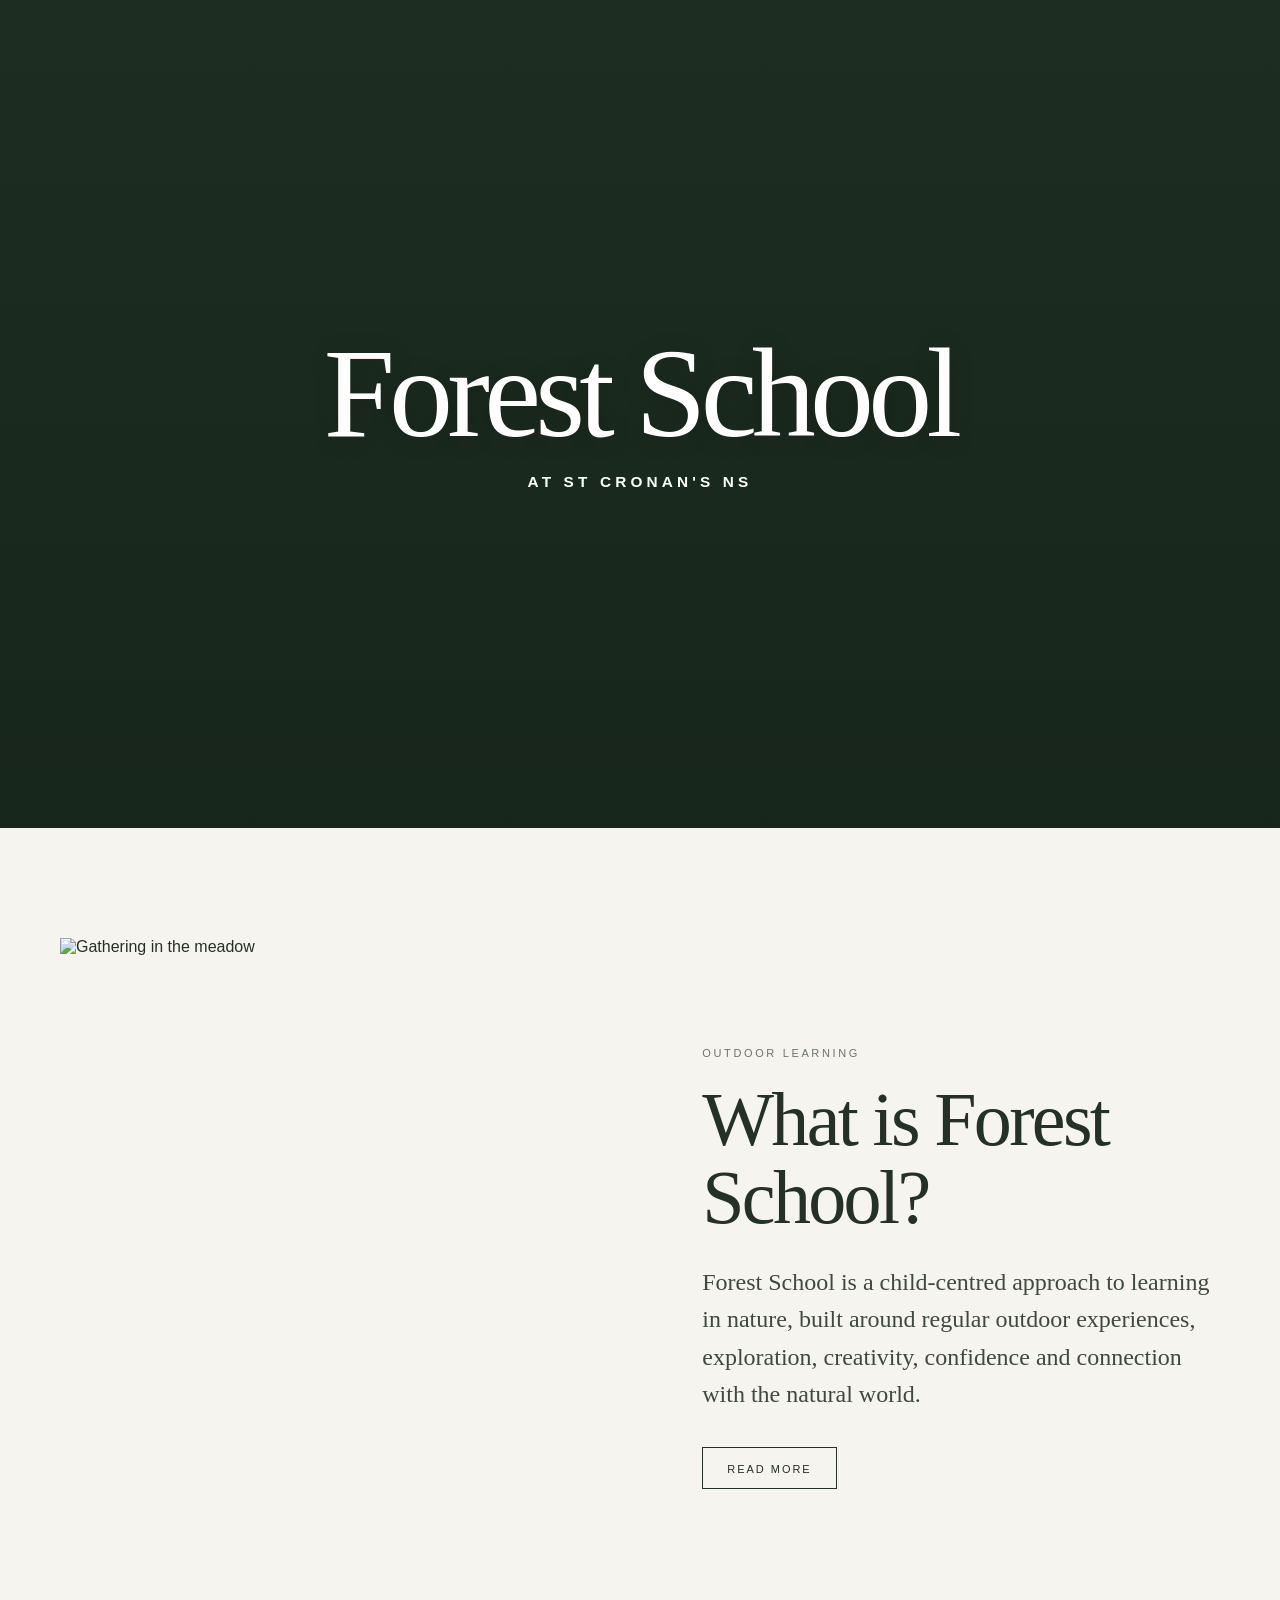
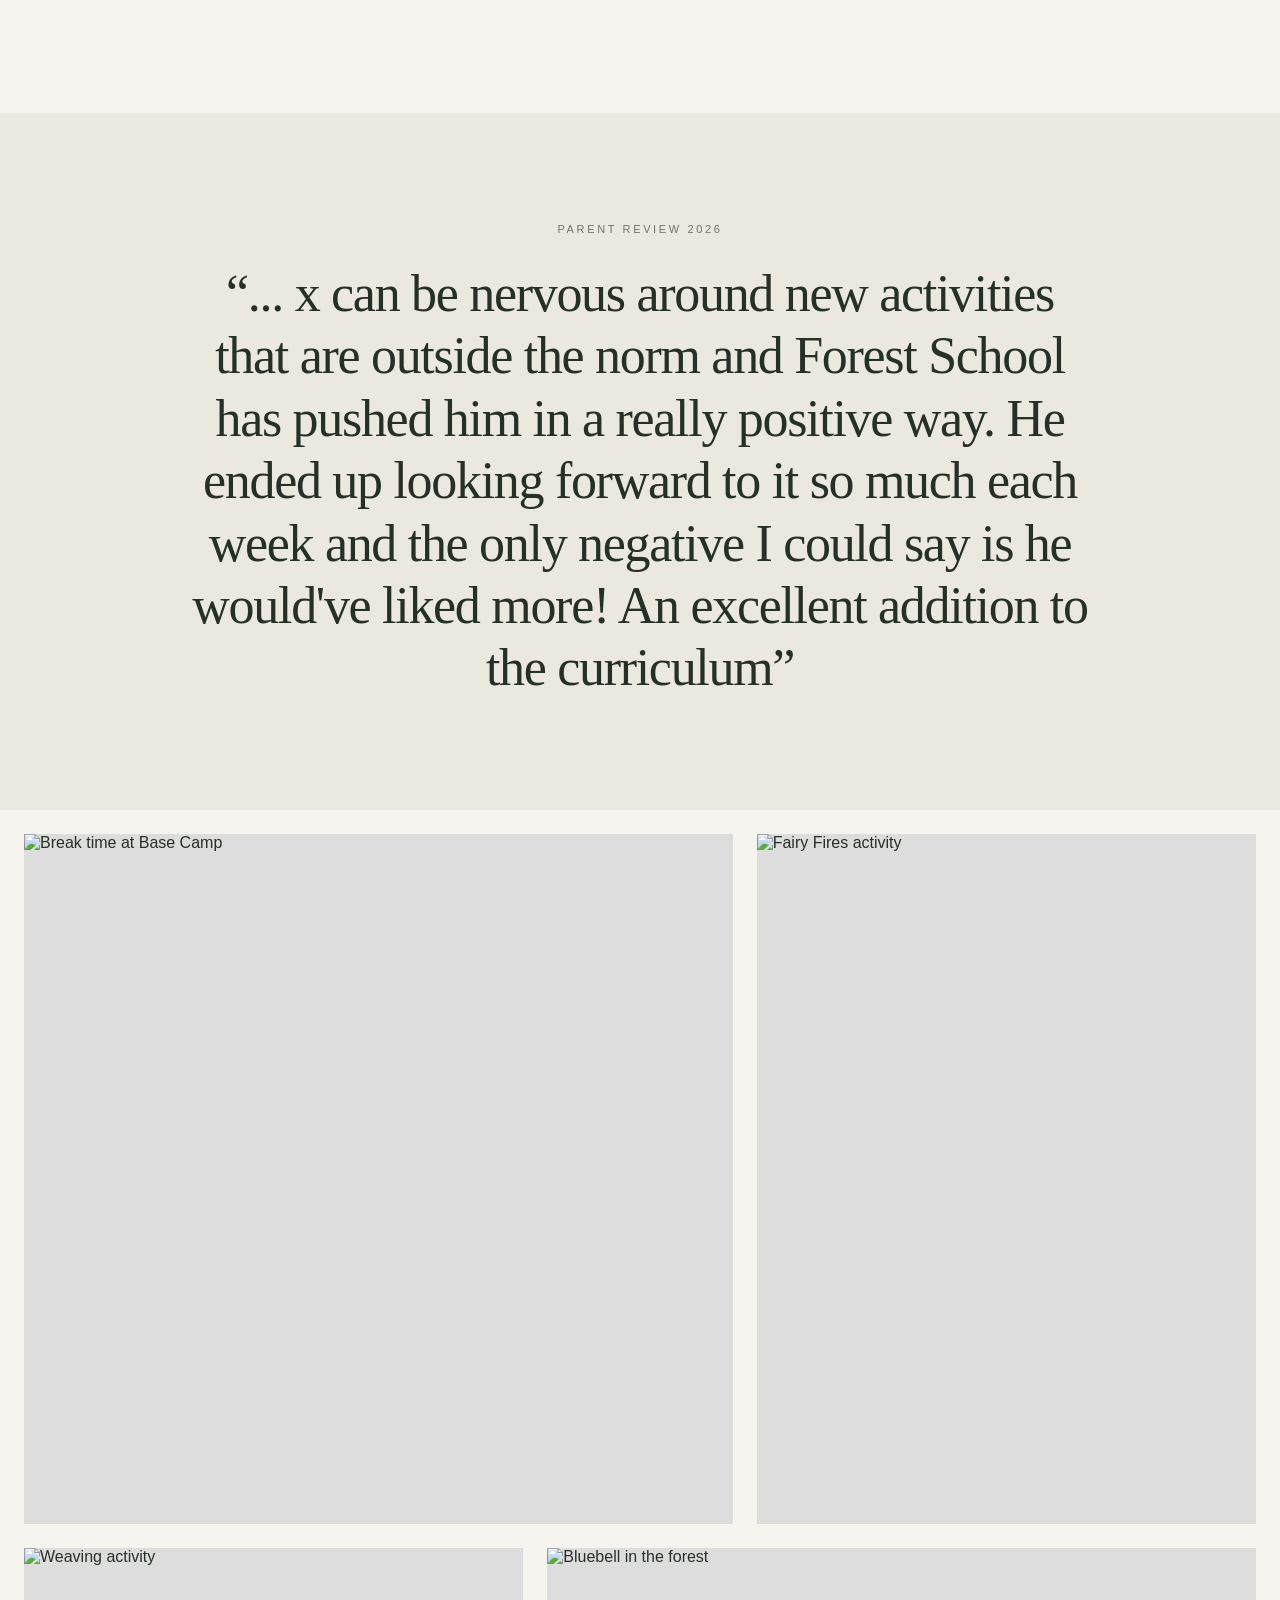
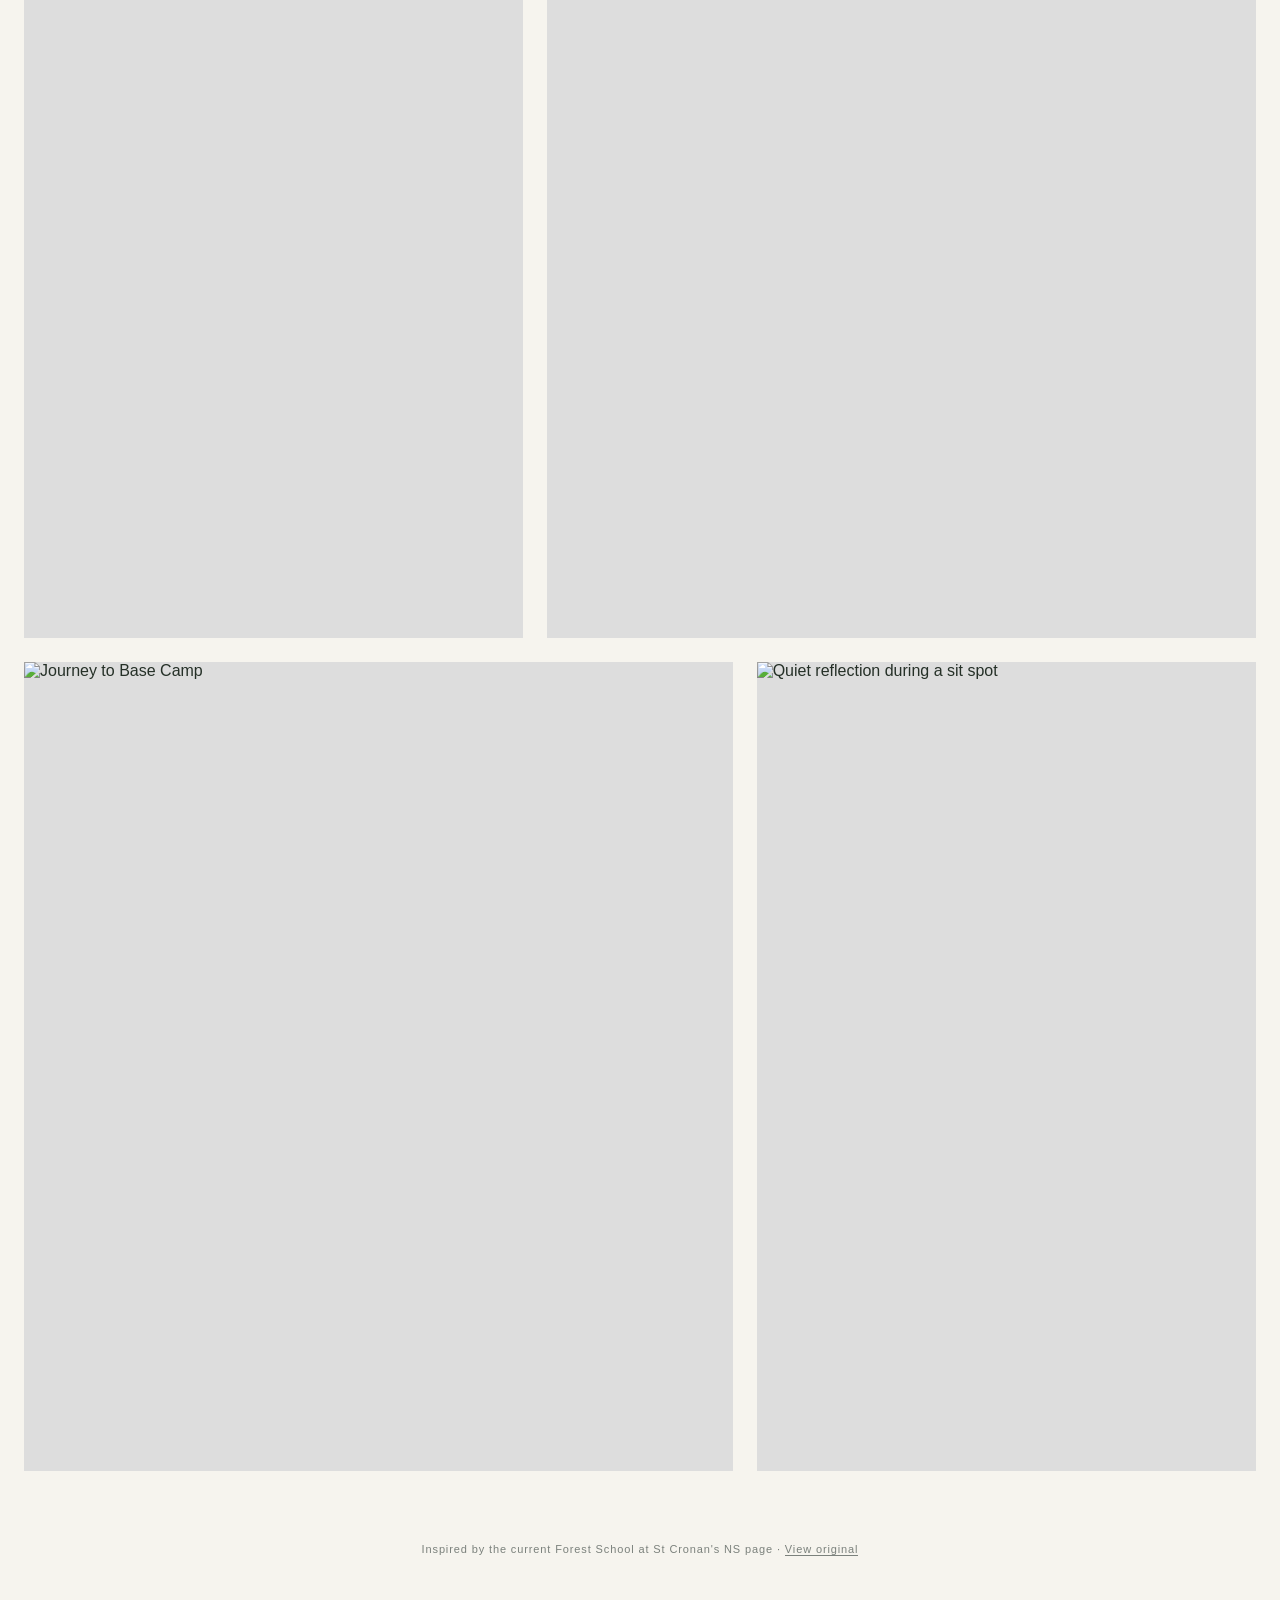
==== index.html @ 721cb390 "Add files via upload" ====
<!doctype html>
<html lang="en">
<head>
  <meta charset="utf-8" />
  <meta name="viewport" content="width=device-width,initial-scale=1" />
  <meta name="description" content="Forest School at St Cronan's NS" />
  <title>Forest School | St Cronan's NS</title>
  <link rel="preconnect" href="https://images-pw.pixieset.com" />
  <style>
    :root{
      --ink:#253027;
      --muted:#6c746d;
      --paper:#f6f4ee;
      --cream:#ebe8df;
      --green:#65725f;
      --line:rgba(37,48,39,.16);
    }
    *{box-sizing:border-box}
    html{scroll-behavior:smooth}
    body{
      margin:0;
      color:var(--ink);
      background:var(--paper);
      font-family:Arial, Helvetica, sans-serif;
      -webkit-font-smoothing:antialiased;
    }
    img{display:block;width:100%;height:100%;object-fit:cover}
    a{color:inherit}
    .shell{width:min(1160px, calc(100% - 40px));margin-inline:auto}

    .hero{
      min-height:92vh;
      position:relative;
      display:grid;
      place-items:center;
      isolation:isolate;
      background:#223327;
      overflow:hidden;
    }
    .hero::before{
      content:"";
      position:absolute;inset:0;z-index:-2;
      background:url('https://images-pw.pixieset.com/site/N0L9P7/lkoJbo/sitspotphotoFSpilot2026-7553b958-1500.jpg') center 53%/cover no-repeat;
      transform:scale(1.01);
    }
    .hero::after{
      content:"";
      position:absolute;inset:0;z-index:-1;
      background:linear-gradient(to bottom,rgba(12,24,14,.22),rgba(12,24,14,.48));
    }
    .hero-copy{text-align:center;color:white;padding:80px 20px}
    .hero h1{
      margin:0;
      font-family:Georgia, 'Times New Roman', serif;
      font-size:clamp(58px,10vw,132px);
      font-weight:400;
      line-height:.88;
      letter-spacing:-.045em;
      text-shadow:0 2px 24px rgba(0,0,0,.18);
    }
    .hero p{
      margin:24px 0 0;
      text-transform:uppercase;
      letter-spacing:.27em;
      font-size:clamp(12px,1.2vw,16px);
      font-weight:600;
    }

    .intro{padding:110px 0 115px}
    .intro-grid{display:grid;grid-template-columns:1.05fr .95fr;gap:70px;align-items:center}
    .intro-image{height:660px;overflow:hidden}
    .eyebrow{font-size:11px;letter-spacing:.24em;text-transform:uppercase;color:var(--muted);margin-bottom:22px}
    h2{
      margin:0 0 28px;
      font-family:Georgia, 'Times New Roman', serif;
      font-weight:400;
      font-size:clamp(42px,6vw,76px);
      line-height:1.02;
      letter-spacing:-.035em;
    }
    .intro-copy p{
      font-family:Georgia, 'Times New Roman', serif;
      font-size:clamp(18px,2vw,24px);
      line-height:1.55;
      margin:0 0 34px;
      color:#3f4841;
    }
    .button{
      display:inline-block;
      padding:15px 24px 13px;
      border:1px solid var(--ink);
      text-decoration:none;
      text-transform:uppercase;
      font-size:11px;
      letter-spacing:.18em;
      transition:.2s ease;
    }
    .button:hover{background:var(--ink);color:white}

    .quote-section{background:var(--cream);padding:110px 0}
    .quote-wrap{max-width:900px;margin:auto;text-align:center}
    .quote-wrap .eyebrow{margin-bottom:28px}
    blockquote{
      margin:0;
      font-family:Georgia, 'Times New Roman', serif;
      font-size:clamp(27px,4.4vw,52px);
      line-height:1.2;
      letter-spacing:-.025em;
    }

    .gallery{padding:24px 24px 0;background:var(--paper)}
    .masonry{display:grid;grid-template-columns:repeat(12,1fr);gap:24px;grid-auto-rows:95px}
    .tile{overflow:hidden;background:#ddd}
    .tile img{transition:transform .7s cubic-bezier(.2,.7,.2,1)}
    .tile:hover img{transform:scale(1.025)}
    .t1{grid-column:1/8;grid-row:span 6}
    .t2{grid-column:8/13;grid-row:span 6}
    .t3{grid-column:1/6;grid-row:span 6}
    .t4{grid-column:6/13;grid-row:span 6}
    .t5{grid-column:1/8;grid-row:span 7}
    .t6{grid-column:8/13;grid-row:span 7}

    footer{padding:72px 20px 58px;text-align:center;color:#7b817c;font-size:11px;letter-spacing:.08em}
    footer a{text-decoration:none;border-bottom:1px solid currentColor}

    @media (max-width:800px){
      .shell{width:min(100% - 28px, 1160px)}
      .hero{min-height:78vh}
      .intro{padding:78px 0}
      .intro-grid{grid-template-columns:1fr;gap:45px}
      .intro-image{height:72vw;min-height:420px;max-height:620px}
      .gallery{padding:14px 14px 0}
      .masonry{display:block}
      .tile{height:auto;aspect-ratio:4/3;margin-bottom:14px}
      .t2,.t5{aspect-ratio:3/4}
      .quote-section{padding:78px 20px}
    }
  </style>
</head>
<body>
  <header class="hero" aria-label="Forest School hero image">
    <div class="hero-copy">
      <h1>Forest School</h1>
      <p>at St Cronan's NS</p>
    </div>
  </header>

  <main>
    <section class="intro">
      <div class="shell intro-grid">
        <figure class="intro-image" style="margin:0">
          <img src="https://images-pw.pixieset.com/site/N0L9P7/1mMrX6/FSphotopilotgroup-19aae186-1500.jpg" alt="Gathering in the meadow" loading="lazy" />
        </figure>
        <div class="intro-copy">
          <div class="eyebrow">Outdoor learning</div>
          <h2>What is Forest School?</h2>
          <p>Forest School is a child-centred approach to learning in nature, built around regular outdoor experiences, exploration, creativity, confidence and connection with the natural world.</p>
          <a class="button" href="https://www.naturebasedlearning.ie" target="_blank" rel="noopener">Read more</a>
        </div>
      </div>
    </section>

    <section class="quote-section">
      <div class="quote-wrap">
        <div class="eyebrow">Parent review 2026</div>
        <blockquote>“... x can be nervous around new activities that are outside the norm and Forest School has pushed him in a really positive way. He ended up looking forward to it so much each week and the only negative I could say is he would've liked more! An excellent addition to the curriculum”</blockquote>
      </div>
    </section>

    <section class="gallery" aria-label="Forest School photo gallery">
      <div class="masonry">
        <figure class="tile t1" style="margin:0"><img src="https://images-pw.pixieset.com/site/N0L9P7/YOQ1en/FSphotopilotgroupcircle-f097cbe8-1500.jpg" alt="Break time at Base Camp" loading="lazy" /></figure>
        <figure class="tile t2" style="margin:0"><img src="https://images-pw.pixieset.com/site/N0L9P7/OQlxJ7/FSphotopilotfairyfires-4fe6187c-1500.jpg" alt="Fairy Fires activity" loading="lazy" /></figure>
        <figure class="tile t3" style="margin:0"><img src="https://images-pw.pixieset.com/site/N0L9P7/ElxOwW/FSphotopilotweaving-1f8ffe02-1500.jpg" alt="Weaving activity" loading="lazy" /></figure>
        <figure class="tile t4" style="margin:0"><img src="https://images-pw.pixieset.com/site/N0L9P7/o6RLLP/bluebellFSpilot2026-d6291de2-1500.jpg" alt="Bluebell in the forest" loading="lazy" /></figure>
        <figure class="tile t5" style="margin:0"><img src="https://images-pw.pixieset.com/site/N0L9P7/exzDo0/FSphotopilotjourney-7962156f-1500.jpg" alt="Journey to Base Camp" loading="lazy" /></figure>
        <figure class="tile t6" style="margin:0"><img src="https://images-pw.pixieset.com/site/N0L9P7/lkoJbo/sitspotphotoFSpilot2026-7553b958-1500.jpg" alt="Quiet reflection during a sit spot" loading="lazy" /></figure>
      </div>
    </section>
  </main>

  <footer>
    Inspired by the current Forest School at St Cronan's NS page · <a href="https://forestschoolstcronans.mypixieset.com/" target="_blank" rel="noopener">View original</a>
  </footer>
</body>
</html>
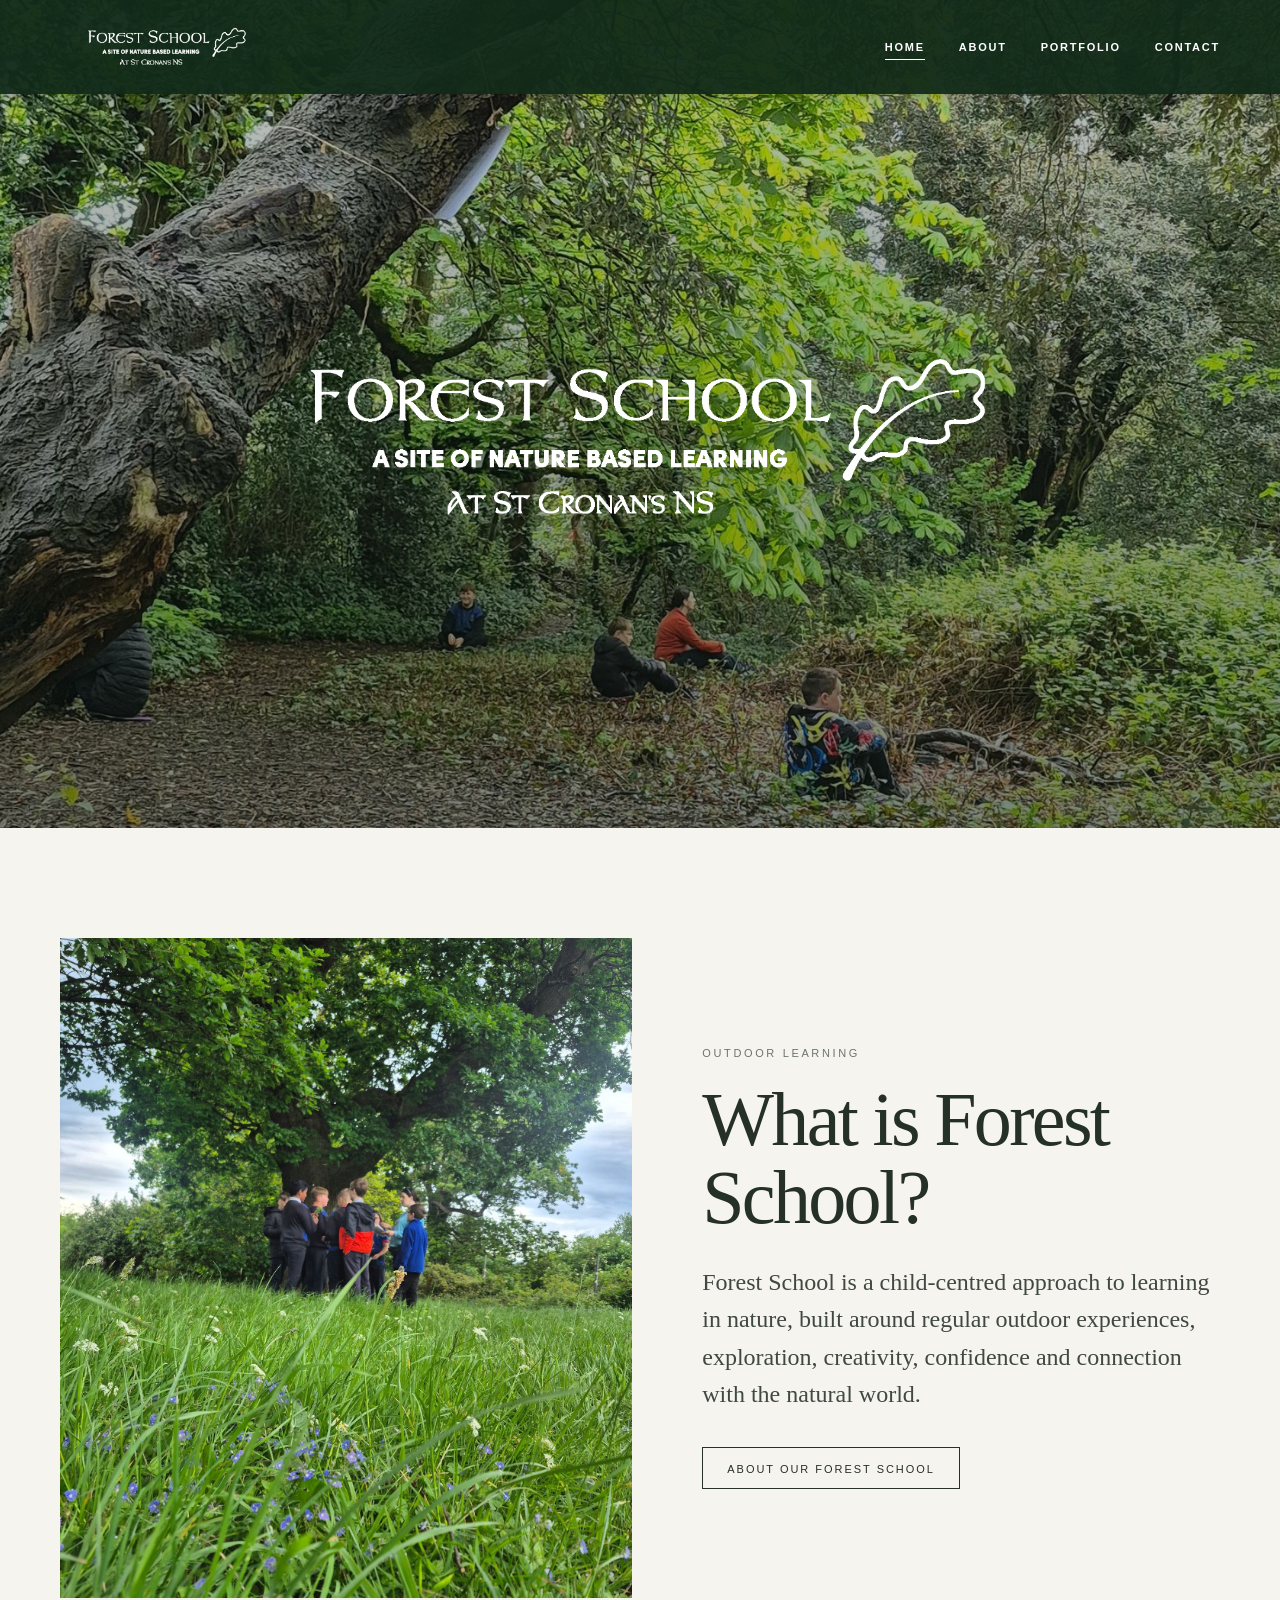
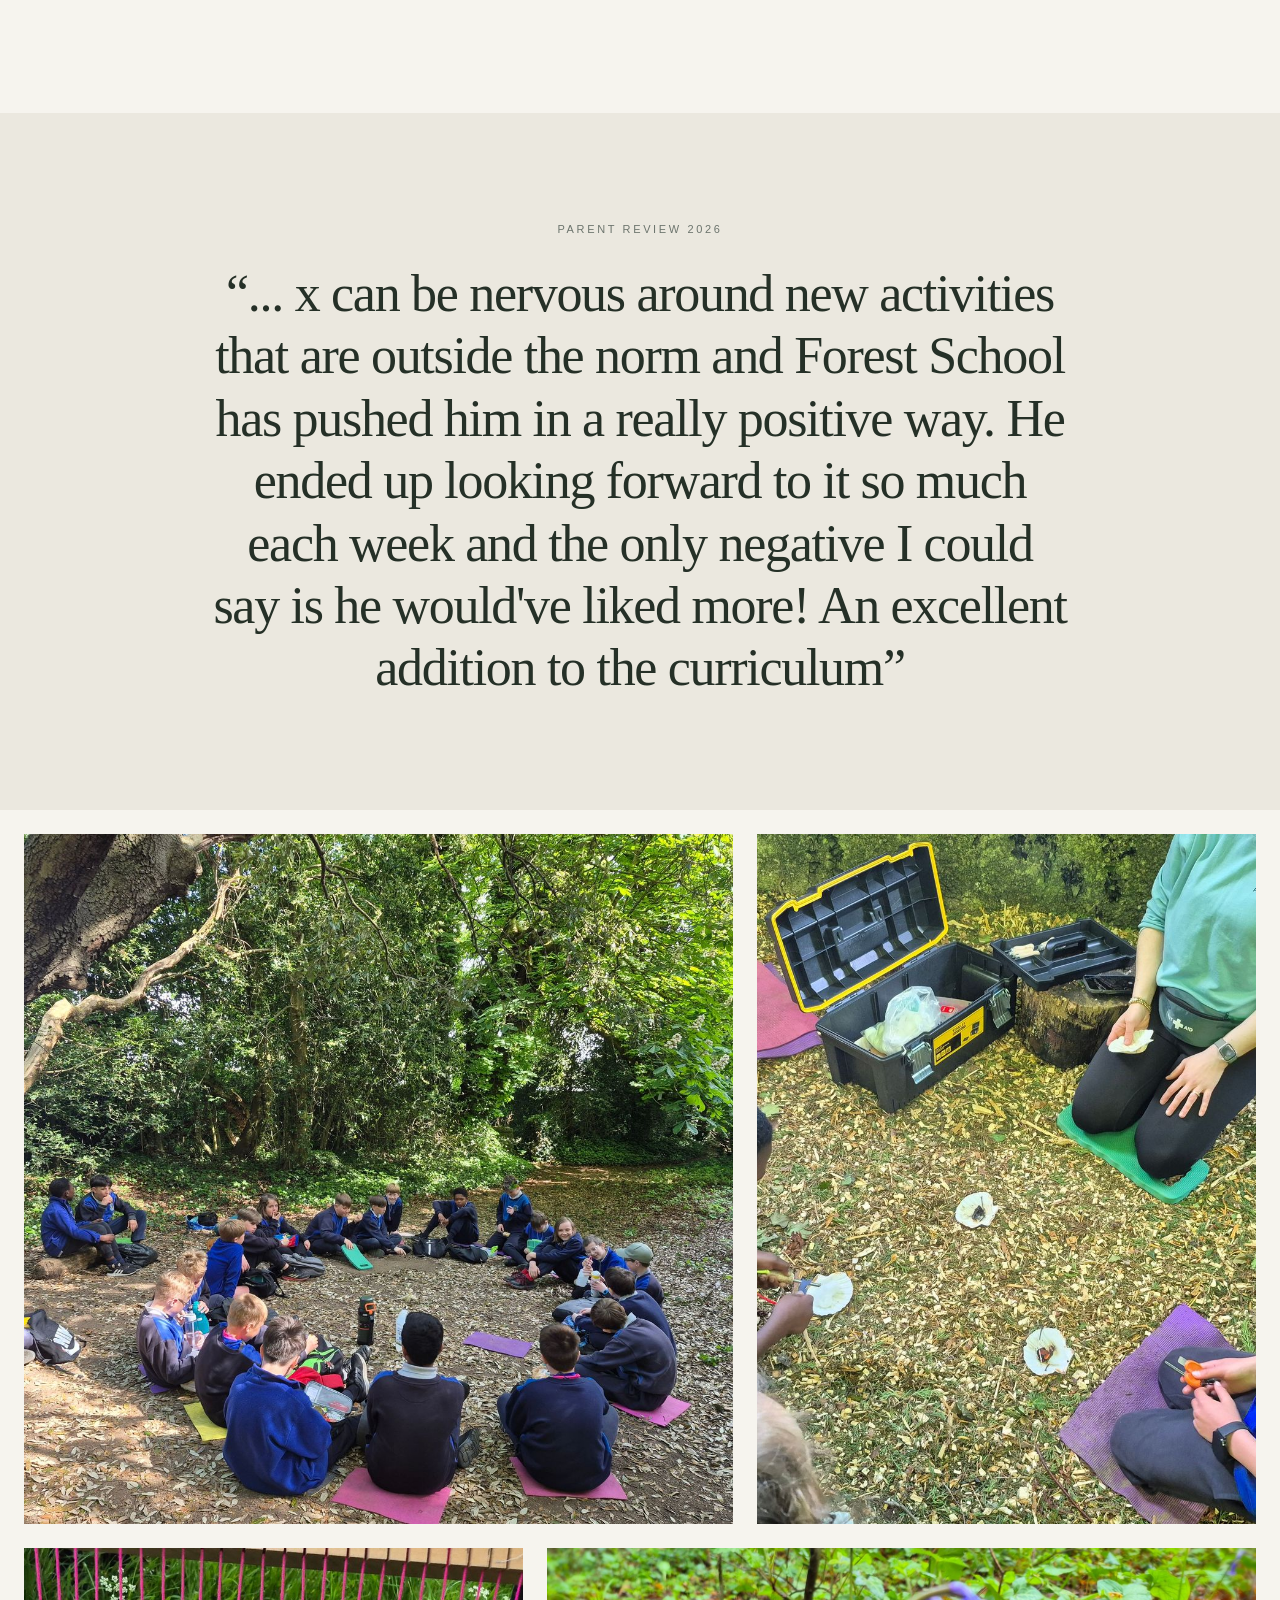
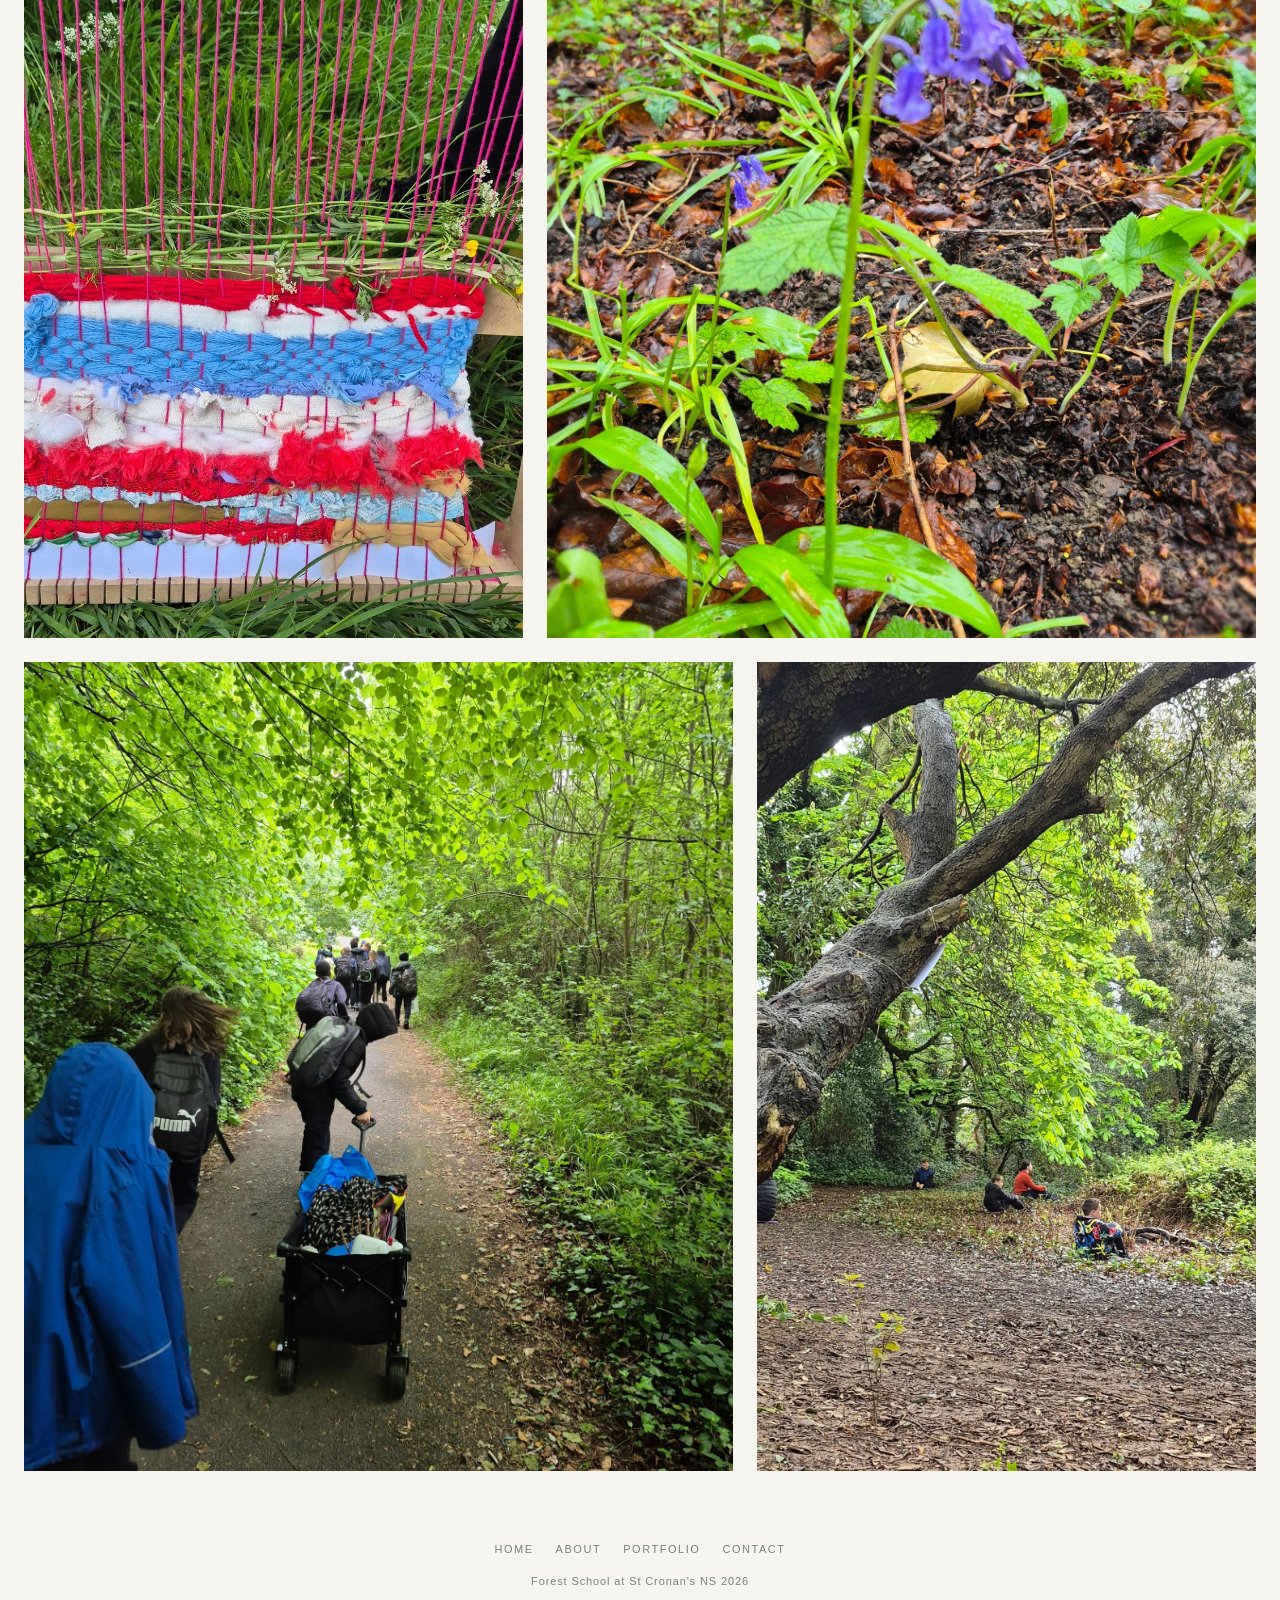
==== commit 3ab1c093: "Add files via upload" ====
--- a/index.html
+++ b/index.html
@@ -5,157 +5,37 @@
   <meta name="viewport" content="width=device-width,initial-scale=1" />
   <meta name="description" content="Forest School at St Cronan's NS" />
   <title>Forest School | St Cronan's NS</title>
-  <link rel="preconnect" href="https://images-pw.pixieset.com" />
-  <style>
-    :root{
-      --ink:#253027;
-      --muted:#6c746d;
-      --paper:#f6f4ee;
-      --cream:#ebe8df;
-      --green:#65725f;
-      --line:rgba(37,48,39,.16);
-    }
-    *{box-sizing:border-box}
-    html{scroll-behavior:smooth}
-    body{
-      margin:0;
-      color:var(--ink);
-      background:var(--paper);
-      font-family:Arial, Helvetica, sans-serif;
-      -webkit-font-smoothing:antialiased;
-    }
-    img{display:block;width:100%;height:100%;object-fit:cover}
-    a{color:inherit}
-    .shell{width:min(1160px, calc(100% - 40px));margin-inline:auto}
-
-    .hero{
-      min-height:92vh;
-      position:relative;
-      display:grid;
-      place-items:center;
-      isolation:isolate;
-      background:#223327;
-      overflow:hidden;
-    }
-    .hero::before{
-      content:"";
-      position:absolute;inset:0;z-index:-2;
-      background:url('https://images-pw.pixieset.com/site/N0L9P7/lkoJbo/sitspotphotoFSpilot2026-7553b958-1500.jpg') center 53%/cover no-repeat;
-      transform:scale(1.01);
-    }
-    .hero::after{
-      content:"";
-      position:absolute;inset:0;z-index:-1;
-      background:linear-gradient(to bottom,rgba(12,24,14,.22),rgba(12,24,14,.48));
-    }
-    .hero-copy{text-align:center;color:white;padding:80px 20px}
-    .hero h1{
-      margin:0;
-      font-family:Georgia, 'Times New Roman', serif;
-      font-size:clamp(58px,10vw,132px);
-      font-weight:400;
-      line-height:.88;
-      letter-spacing:-.045em;
-      text-shadow:0 2px 24px rgba(0,0,0,.18);
-    }
-    .hero p{
-      margin:24px 0 0;
-      text-transform:uppercase;
-      letter-spacing:.27em;
-      font-size:clamp(12px,1.2vw,16px);
-      font-weight:600;
-    }
-
-    .intro{padding:110px 0 115px}
-    .intro-grid{display:grid;grid-template-columns:1.05fr .95fr;gap:70px;align-items:center}
-    .intro-image{height:660px;overflow:hidden}
-    .eyebrow{font-size:11px;letter-spacing:.24em;text-transform:uppercase;color:var(--muted);margin-bottom:22px}
-    h2{
-      margin:0 0 28px;
-      font-family:Georgia, 'Times New Roman', serif;
-      font-weight:400;
-      font-size:clamp(42px,6vw,76px);
-      line-height:1.02;
-      letter-spacing:-.035em;
-    }
-    .intro-copy p{
-      font-family:Georgia, 'Times New Roman', serif;
-      font-size:clamp(18px,2vw,24px);
-      line-height:1.55;
-      margin:0 0 34px;
-      color:#3f4841;
-    }
-    .button{
-      display:inline-block;
-      padding:15px 24px 13px;
-      border:1px solid var(--ink);
-      text-decoration:none;
-      text-transform:uppercase;
-      font-size:11px;
-      letter-spacing:.18em;
-      transition:.2s ease;
-    }
-    .button:hover{background:var(--ink);color:white}
-
-    .quote-section{background:var(--cream);padding:110px 0}
-    .quote-wrap{max-width:900px;margin:auto;text-align:center}
-    .quote-wrap .eyebrow{margin-bottom:28px}
-    blockquote{
-      margin:0;
-      font-family:Georgia, 'Times New Roman', serif;
-      font-size:clamp(27px,4.4vw,52px);
-      line-height:1.2;
-      letter-spacing:-.025em;
-    }
-
-    .gallery{padding:24px 24px 0;background:var(--paper)}
-    .masonry{display:grid;grid-template-columns:repeat(12,1fr);gap:24px;grid-auto-rows:95px}
-    .tile{overflow:hidden;background:#ddd}
-    .tile img{transition:transform .7s cubic-bezier(.2,.7,.2,1)}
-    .tile:hover img{transform:scale(1.025)}
-    .t1{grid-column:1/8;grid-row:span 6}
-    .t2{grid-column:8/13;grid-row:span 6}
-    .t3{grid-column:1/6;grid-row:span 6}
-    .t4{grid-column:6/13;grid-row:span 6}
-    .t5{grid-column:1/8;grid-row:span 7}
-    .t6{grid-column:8/13;grid-row:span 7}
-
-    footer{padding:72px 20px 58px;text-align:center;color:#7b817c;font-size:11px;letter-spacing:.08em}
-    footer a{text-decoration:none;border-bottom:1px solid currentColor}
-
-    @media (max-width:800px){
-      .shell{width:min(100% - 28px, 1160px)}
-      .hero{min-height:78vh}
-      .intro{padding:78px 0}
-      .intro-grid{grid-template-columns:1fr;gap:45px}
-      .intro-image{height:72vw;min-height:420px;max-height:620px}
-      .gallery{padding:14px 14px 0}
-      .masonry{display:block}
-      .tile{height:auto;aspect-ratio:4/3;margin-bottom:14px}
-      .t2,.t5{aspect-ratio:3/4}
-      .quote-section{padding:78px 20px}
-    }
-  </style>
+  <link rel="stylesheet" href="css/style.css" />
 </head>
 <body>
-  <header class="hero" aria-label="Forest School hero image">
-    <div class="hero-copy">
-      <h1>Forest School</h1>
-      <p>at St Cronan's NS</p>
+  <header class="site-header">
+    <div class="shell nav-wrap">
+      <a class="brand" href="index.html" aria-label="Forest School St Cronan's home"><img src="images/logo.png" alt="Forest School at St Cronan's NS" /></a>
+      <button class="nav-toggle" type="button" aria-expanded="false" aria-controls="site-menu" aria-label="Open menu"><span></span></button>
+      <nav class="site-nav" id="site-menu" aria-label="Main navigation">
+        <a href="index.html" aria-current="page">Home</a>
+        <a href="about.html">About</a>
+        <a href="portfolio.html">Portfolio</a>
+        <a href="contact.html">Contact</a>
+      </nav>
     </div>
   </header>
+
+  <section class="hero" aria-label="Forest School hero image">
+    <div class="hero-copy">
+      <img class="hero-logo" src="images/logo.png" alt="Forest School at St Cronan's NS" />
+    </div>
+  </section>
 
   <main>
     <section class="intro">
       <div class="shell intro-grid">
-        <figure class="intro-image" style="margin:0">
-          <img src="https://images-pw.pixieset.com/site/N0L9P7/1mMrX6/FSphotopilotgroup-19aae186-1500.jpg" alt="Gathering in the meadow" loading="lazy" />
-        </figure>
+        <figure class="intro-image"><img src="images/FSphotopilotgroup.jpg" alt="Gathering in the meadow" loading="lazy" /></figure>
         <div class="intro-copy">
           <div class="eyebrow">Outdoor learning</div>
           <h2>What is Forest School?</h2>
           <p>Forest School is a child-centred approach to learning in nature, built around regular outdoor experiences, exploration, creativity, confidence and connection with the natural world.</p>
-          <a class="button" href="https://www.naturebasedlearning.ie" target="_blank" rel="noopener">Read more</a>
+          <a class="button" href="about.html">About our Forest School</a>
         </div>
       </div>
     </section>
@@ -169,18 +49,20 @@
 
     <section class="gallery" aria-label="Forest School photo gallery">
       <div class="masonry">
-        <figure class="tile t1" style="margin:0"><img src="https://images-pw.pixieset.com/site/N0L9P7/YOQ1en/FSphotopilotgroupcircle-f097cbe8-1500.jpg" alt="Break time at Base Camp" loading="lazy" /></figure>
-        <figure class="tile t2" style="margin:0"><img src="https://images-pw.pixieset.com/site/N0L9P7/OQlxJ7/FSphotopilotfairyfires-4fe6187c-1500.jpg" alt="Fairy Fires activity" loading="lazy" /></figure>
-        <figure class="tile t3" style="margin:0"><img src="https://images-pw.pixieset.com/site/N0L9P7/ElxOwW/FSphotopilotweaving-1f8ffe02-1500.jpg" alt="Weaving activity" loading="lazy" /></figure>
-        <figure class="tile t4" style="margin:0"><img src="https://images-pw.pixieset.com/site/N0L9P7/o6RLLP/bluebellFSpilot2026-d6291de2-1500.jpg" alt="Bluebell in the forest" loading="lazy" /></figure>
-        <figure class="tile t5" style="margin:0"><img src="https://images-pw.pixieset.com/site/N0L9P7/exzDo0/FSphotopilotjourney-7962156f-1500.jpg" alt="Journey to Base Camp" loading="lazy" /></figure>
-        <figure class="tile t6" style="margin:0"><img src="https://images-pw.pixieset.com/site/N0L9P7/lkoJbo/sitspotphotoFSpilot2026-7553b958-1500.jpg" alt="Quiet reflection during a sit spot" loading="lazy" /></figure>
+        <figure class="tile t1"><img src="images/FSphotopilotgroupcircle.jpg" alt="Break time at Base Camp" loading="lazy" /></figure>
+        <figure class="tile t2"><img src="images/FSphotopilotfairyfires.jpg" alt="Fairy Fires activity" loading="lazy" /></figure>
+        <figure class="tile t3"><img src="images/FSphotopilotweaving.jpg" alt="Weaving activity" loading="lazy" /></figure>
+        <figure class="tile t4"><img src="images/bluebellFSpilot.jpg" alt="Bluebell in the forest" loading="lazy" /></figure>
+        <figure class="tile t5"><img src="images/FSphotopilotjourney.jpg" alt="Journey to Base Camp" loading="lazy" /></figure>
+        <figure class="tile t6"><img src="images/FSphotositspotphoto.jpg" alt="Quiet reflection during a sit spot" loading="lazy" /></figure>
       </div>
     </section>
   </main>
 
   <footer>
-    Inspired by the current Forest School at St Cronan's NS page · <a href="https://forestschoolstcronans.mypixieset.com/" target="_blank" rel="noopener">View original</a>
+    <nav class="footer-nav" aria-label="Footer navigation"><a href="index.html">Home</a><a href="about.html">About</a><a href="portfolio.html">Portfolio</a><a href="contact.html">Contact</a></nav>
+    Forest School at St Cronan's NS 2026
   </footer>
+<script src="js/menu.js"></script>
 </body>
 </html>
--- a/css/style.css
+++ b/css/style.css
@@ -0,0 +1,495 @@
+:root{
+  --ink:#253027;
+  --muted:#6c746d;
+  --paper:#f6f4ee;
+  --cream:#ebe8df;
+  --green:#65725f;
+  --deep:#223327;
+  --line:rgba(37,48,39,.16);
+  --white:#fff;
+}
+
+*{box-sizing:border-box}
+html{scroll-behavior:smooth}
+body{
+  margin:0;
+  color:var(--ink);
+  background:var(--paper);
+  font-family:Arial,Helvetica,sans-serif;
+  -webkit-font-smoothing:antialiased;
+}
+body.menu-open{overflow:hidden}
+img{display:block;max-width:100%}
+figure{margin:0}
+a{color:inherit}
+button,input,textarea{font:inherit}
+.shell{width:min(1160px,calc(100% - 40px));margin-inline:auto}
+
+/* Site navigation */
+.site-header{
+  position:absolute;
+  z-index:20;
+  top:0;
+  left:0;
+  width:100%;
+  color:var(--white);
+  background:rgba(18,42,25,.94);
+  box-shadow:0 2px 14px rgba(0,0,0,.22);
+}
+.site-header.inner-header{
+  position:relative;
+  background:var(--deep);
+}
+.nav-wrap{
+  min-height:94px;
+  display:flex;
+  align-items:center;
+  justify-content:space-between;
+  gap:28px;
+}
+.brand{
+  display:flex;
+  align-items:center;
+  text-decoration:none;
+  min-width:0;
+}
+.brand img{
+  width:210px;
+  height:auto;
+  max-height:72px;
+  object-fit:contain;
+}
+.site-nav{display:flex;align-items:center;gap:34px}
+.site-nav a{
+  position:relative;
+  color:inherit;
+  text-decoration:none;
+  text-transform:uppercase;
+  letter-spacing:.16em;
+  font-size:11px;
+  font-weight:700;
+  padding:12px 0;
+}
+.site-nav a::after{
+  content:"";
+  position:absolute;
+  left:0;
+  right:100%;
+  bottom:5px;
+  height:1px;
+  background:currentColor;
+  transition:right .2s ease;
+}
+.site-nav a:hover::after,.site-nav a[aria-current="page"]::after{right:0}
+.nav-toggle{
+  display:none;
+  width:46px;
+  height:46px;
+  border:1px solid rgba(255,255,255,.6);
+  background:transparent;
+  color:inherit;
+  padding:0;
+  cursor:pointer;
+  align-items:center;
+  justify-content:center;
+}
+.nav-toggle span,.nav-toggle span::before,.nav-toggle span::after{
+  display:block;
+  width:20px;
+  height:1px;
+  background:currentColor;
+  position:relative;
+  transition:.2s ease;
+}
+.nav-toggle span::before,.nav-toggle span::after{content:"";position:absolute;left:0}
+.nav-toggle span::before{top:-6px}
+.nav-toggle span::after{top:6px}
+.nav-toggle[aria-expanded="true"] span{background:transparent}
+.nav-toggle[aria-expanded="true"] span::before{top:0;transform:rotate(45deg)}
+.nav-toggle[aria-expanded="true"] span::after{top:0;transform:rotate(-45deg)}
+
+/* Home hero */
+.hero{
+  min-height:92vh;
+  position:relative;
+  display:grid;
+  place-items:center;
+  isolation:isolate;
+  background:var(--deep);
+  overflow:hidden;
+}
+.hero::before{
+  content:"";
+  position:absolute;
+  inset:0;
+  z-index:-2;
+  background:url('../images/FSphotositspotphoto.jpg') center 53%/cover no-repeat;
+  transform:scale(1.01);
+}
+.hero::after{
+  content:"";
+  position:absolute;
+  inset:0;
+  z-index:-1;
+  background:linear-gradient(to bottom,rgba(12,24,14,.25),rgba(12,24,14,.52));
+}
+.hero-copy{text-align:center;color:white;padding:130px 20px 80px}
+.hero-logo{display:block;width:min(900px,88vw);height:auto;object-fit:contain;margin:0 auto}
+
+/* Shared typography */
+.eyebrow{font-size:11px;letter-spacing:.24em;text-transform:uppercase;color:var(--muted);margin-bottom:22px}
+h1,h2,h3{font-family:Georgia,'Times New Roman',serif;font-weight:400;letter-spacing:-.035em}
+h2{margin:0 0 28px;font-size:clamp(42px,6vw,76px);line-height:1.02}
+h3{margin:0 0 16px;font-size:clamp(28px,3.5vw,42px);line-height:1.05}
+p{line-height:1.7}
+.button{
+  display:inline-block;
+  padding:15px 24px 13px;
+  border:1px solid var(--ink);
+  text-decoration:none;
+  text-transform:uppercase;
+  font-size:11px;
+  letter-spacing:.18em;
+  transition:.2s ease;
+}
+.button:hover{background:var(--ink);color:white}
+
+/* Home sections */
+.intro{padding:110px 0 115px}
+.intro-grid{display:grid;grid-template-columns:1.05fr .95fr;gap:70px;align-items:center}
+.intro-image{height:660px;overflow:hidden}
+.intro-image img,.tile img,.feature-image img,.card-image img,.contact-image img{width:100%;height:100%;object-fit:cover}
+.intro-copy p{font-family:Georgia,'Times New Roman',serif;font-size:clamp(18px,2vw,24px);line-height:1.55;margin:0 0 34px;color:#3f4841}
+.quote-section{background:var(--cream);padding:110px 0}
+.quote-wrap{max-width:900px;margin:auto;text-align:center;padding-inline:20px}
+.quote-wrap .eyebrow{margin-bottom:28px}
+blockquote{margin:0;font-family:Georgia,'Times New Roman',serif;font-size:clamp(27px,4.4vw,52px);line-height:1.2;letter-spacing:-.025em}
+.gallery{padding:24px 24px 0;background:var(--paper)}
+.masonry{display:grid;grid-template-columns:repeat(12,1fr);gap:24px;grid-auto-rows:95px}
+.tile{overflow:hidden;background:#ddd}
+.tile img{transition:transform .7s cubic-bezier(.2,.7,.2,1)}
+.tile:hover img{transform:scale(1.025)}
+.t1{grid-column:1/8;grid-row:span 6}.t2{grid-column:8/13;grid-row:span 6}.t3{grid-column:1/6;grid-row:span 6}
+.t4{grid-column:6/13;grid-row:span 6}.t5{grid-column:1/8;grid-row:span 7}.t6{grid-column:8/13;grid-row:span 7}
+
+/* Inner pages */
+.page-hero{background:var(--deep);color:white;padding:110px 0 95px}
+.page-hero .eyebrow{color:rgba(255,255,255,.72)}
+.page-hero h1{margin:0;max-width:900px;font-size:clamp(50px,8vw,96px);line-height:.98}
+.page-hero p{max-width:700px;margin:24px 0 0;color:rgba(255,255,255,.82);font-family:Georgia,'Times New Roman',serif;font-size:clamp(18px,2vw,23px)}
+.content-section{padding:100px 0}
+.content-section.alt{background:var(--cream)}
+.split{display:grid;grid-template-columns:1fr 1fr;gap:72px;align-items:center}
+.feature-image{height:620px;overflow:hidden}
+.rich-copy{max-width:610px}
+.rich-copy p{font-family:Georgia,'Times New Roman',serif;font-size:20px;line-height:1.65;color:#3f4841}
+.rich-copy p:last-child{margin-bottom:0}
+.support-grid{display:grid;grid-template-columns:repeat(3,1fr);gap:24px;margin-top:42px}
+.support-card{border-top:1px solid var(--line);padding-top:24px}
+.support-card h3{font-size:27px}
+.support-card p{color:var(--muted);margin-bottom:0}
+
+/* Portfolio */
+.portfolio-grid{display:grid;grid-template-columns:repeat(12,1fr);gap:22px}
+.portfolio-card{overflow:hidden;position:relative;background:#ddd;min-height:360px}
+.portfolio-card img{width:100%;height:100%;object-fit:cover;transition:transform .6s ease}
+.portfolio-card:hover img{transform:scale(1.025)}
+.portfolio-card:nth-child(1),.portfolio-card:nth-child(4){grid-column:span 7}
+.portfolio-card:nth-child(2),.portfolio-card:nth-child(3){grid-column:span 5}
+.portfolio-card:nth-child(5),.portfolio-card:nth-child(6){grid-column:span 6}
+.portfolio-card.tall{min-height:520px}
+.card-caption{position:absolute;inset:auto 0 0;padding:50px 22px 20px;color:white;background:linear-gradient(transparent,rgba(0,0,0,.62));font-size:12px;letter-spacing:.12em;text-transform:uppercase}
+
+/* Contact */
+.contact-layout{display:grid;grid-template-columns:.9fr 1.1fr;gap:72px;align-items:start}
+.contact-image{height:640px;overflow:hidden}
+.contact-panel{padding-top:18px}
+.contact-panel p{font-family:Georgia,'Times New Roman',serif;font-size:21px;color:#3f4841;max-width:590px}
+.contact-note{margin-top:36px;padding-top:28px;border-top:1px solid var(--line);font-size:14px;color:var(--muted)}
+
+.contact-form{margin-top:34px;max-width:650px}
+.form-row{display:grid;grid-template-columns:1fr 1fr;gap:18px}
+.form-field{display:flex;flex-direction:column;gap:8px;margin-bottom:18px}
+.form-field label{font-size:11px;letter-spacing:.16em;text-transform:uppercase;color:var(--ink);font-weight:700}
+.form-field input,.form-field textarea{width:100%;border:1px solid var(--line);background:#fff;color:var(--ink);font:inherit;font-size:16px;padding:14px 15px;border-radius:0;transition:border-color .2s ease,box-shadow .2s ease}
+.form-field textarea{min-height:170px;resize:vertical;line-height:1.55}
+.form-field input:focus,.form-field textarea:focus{outline:none;border-color:#58745a;box-shadow:0 0 0 3px rgba(88,116,90,.14)}
+.contact-submit{appearance:none;border:1px solid var(--deep);background:var(--deep);color:white;padding:16px 25px 14px;font:inherit;font-size:11px;font-weight:700;letter-spacing:.16em;text-transform:uppercase;cursor:pointer;transition:background .2s ease,color .2s ease}
+.contact-submit:hover,.contact-submit:focus-visible{background:transparent;color:var(--deep)}
+.form-help{margin:18px 0 0!important;font-family:inherit!important;font-size:13px!important;line-height:1.55!important;color:var(--muted)!important}
+.form-honey{position:absolute!important;left:-9999px!important;width:1px!important;height:1px!important;overflow:hidden!important}
+
+footer{padding:72px 20px 58px;text-align:center;color:#7b817c;font-size:11px;letter-spacing:.08em}
+footer a{text-decoration:none}
+.footer-nav{display:flex;justify-content:center;gap:22px;flex-wrap:wrap;margin-bottom:20px}
+.footer-nav a{text-transform:uppercase;letter-spacing:.14em}
+
+@media (max-width:900px){
+  .nav-toggle{display:flex;z-index:30}
+  .site-nav{
+    position:fixed;
+    inset:0;
+    min-height:100dvh;
+    background:var(--deep);
+    display:flex;
+    flex-direction:column;
+    justify-content:center;
+    align-items:center;
+    gap:20px;
+    opacity:0;
+    visibility:hidden;
+    transform:translateY(-10px);
+    transition:.2s ease;
+  }
+  .site-nav.is-open{opacity:1;visibility:visible;transform:none}
+  .site-nav a{font-family:Georgia,'Times New Roman',serif;font-size:32px;text-transform:none;letter-spacing:0;font-weight:400}
+  .brand{position:relative;z-index:30}
+  .brand img{width:175px}
+  .split,.contact-layout{grid-template-columns:1fr;gap:44px}
+  .form-row{grid-template-columns:1fr;gap:0}
+  .feature-image,.contact-image{height:min(76vw,600px)}
+  .support-grid{grid-template-columns:1fr}
+}
+
+@media (max-width:800px){
+  .shell{width:min(100% - 28px,1160px)}
+  .nav-wrap{min-height:80px}
+  .hero{min-height:78vh}
+  .hero-copy{padding-top:120px}
+  .intro,.content-section{padding:78px 0}
+  .intro-grid{grid-template-columns:1fr;gap:45px}
+  .intro-image{height:72vw;min-height:390px;max-height:620px}
+  .gallery{padding:14px 14px 0}
+  .masonry{display:block}
+  .tile{height:auto;aspect-ratio:4/3;margin-bottom:14px}
+  .t2,.t5{aspect-ratio:3/4}
+  .quote-section{padding:78px 0}
+  .page-hero{padding:80px 0 68px}
+  .portfolio-grid{display:block}
+  .portfolio-card,.portfolio-card.tall{min-height:0;aspect-ratio:4/3;margin-bottom:14px}
+  .portfolio-card:nth-child(2),.portfolio-card:nth-child(5){aspect-ratio:3/4}
+}
+
+@media (max-width:520px){
+  .brand img{width:145px}
+  .nav-toggle{width:42px;height:42px}
+  .hero{min-height:68vh}
+  .intro-image{min-height:320px}
+  .rich-copy p,.contact-panel p{font-size:18px}
+  footer{padding:54px 18px 42px}
+}
+
+/* =========================================================
+   Growing Portfolio Gallery
+   The gallery content is generated from files in /images.
+   ========================================================= */
+.portfolio-section{padding-top:88px}
+.gallery-intro{
+  display:grid;
+  grid-template-columns:minmax(0,1fr) minmax(260px,430px);
+  gap:48px;
+  align-items:end;
+  margin-bottom:52px;
+  padding-bottom:34px;
+  border-bottom:1px solid var(--line);
+}
+.gallery-intro h2{margin-bottom:0}
+.gallery-intro p{
+  margin:0;
+  color:var(--muted);
+  font-family:Georgia,'Times New Roman',serif;
+  font-size:18px;
+  line-height:1.65;
+}
+
+/* CSS columns give photographs a natural masonry layout without cropping. */
+.portfolio-masonry{
+  columns:3;
+  column-gap:18px;
+}
+.portfolio-item{
+  display:inline-block;
+  width:100%;
+  margin:0 0 18px;
+  break-inside:avoid;
+  -webkit-column-break-inside:avoid;
+  background:#dfe2dc;
+  overflow:hidden;
+}
+.portfolio-photo{
+  display:block;
+  width:100%;
+  padding:0;
+  border:0;
+  background:none;
+  color:white;
+  cursor:zoom-in;
+  position:relative;
+  overflow:hidden;
+  text-align:left;
+}
+.portfolio-photo img{
+  width:100%;
+  height:auto;
+  display:block;
+  transition:transform .55s cubic-bezier(.2,.7,.2,1),filter .35s ease;
+}
+.portfolio-photo-overlay{
+  position:absolute;
+  inset:auto 0 0;
+  display:flex;
+  justify-content:space-between;
+  align-items:center;
+  gap:16px;
+  padding:42px 18px 16px;
+  background:linear-gradient(transparent,rgba(12,25,15,.74));
+  color:#fff;
+  font-size:10px;
+  font-weight:700;
+  letter-spacing:.18em;
+  text-transform:uppercase;
+  opacity:0;
+  transform:translateY(8px);
+  transition:opacity .25s ease,transform .25s ease;
+  pointer-events:none;
+}
+.portfolio-plus{
+  display:grid;
+  place-items:center;
+  width:32px;
+  height:32px;
+  border:1px solid rgba(255,255,255,.7);
+  border-radius:50%;
+  font-size:20px;
+  font-weight:300;
+  line-height:1;
+}
+.portfolio-photo:hover img{transform:scale(1.025);filter:brightness(.93)}
+.portfolio-photo:hover .portfolio-photo-overlay,
+.portfolio-photo:focus-visible .portfolio-photo-overlay{opacity:1;transform:none}
+.portfolio-photo:focus-visible{outline:3px solid #789174;outline-offset:4px}
+.gallery-empty{
+  margin:44px 0 0;
+  padding:38px;
+  border:1px solid var(--line);
+  text-align:center;
+  color:var(--muted);
+  font-family:Georgia,'Times New Roman',serif;
+  font-size:19px;
+}
+
+/* Full-screen photo viewer */
+body.lightbox-open{overflow:hidden}
+.gallery-lightbox[hidden]{display:none!important}
+.gallery-lightbox{
+  position:fixed;
+  inset:0;
+  z-index:100;
+  display:grid;
+  grid-template-columns:74px minmax(0,1fr) 74px;
+  grid-template-rows:auto minmax(0,1fr);
+  align-items:center;
+  background:rgba(11,20,13,.97);
+  color:#fff;
+  padding:20px 24px 24px;
+}
+.lightbox-topbar{
+  grid-column:1/-1;
+  display:flex;
+  align-items:center;
+  justify-content:space-between;
+  min-height:58px;
+  padding:0 4px 12px;
+  border-bottom:1px solid rgba(255,255,255,.14);
+}
+.lightbox-count{
+  font-size:11px;
+  font-weight:700;
+  letter-spacing:.2em;
+  color:rgba(255,255,255,.72);
+}
+.lightbox-close,
+.lightbox-nav{
+  border:1px solid rgba(255,255,255,.32);
+  color:#fff;
+  background:rgba(255,255,255,.04);
+  cursor:pointer;
+  transition:background .2s ease,border-color .2s ease;
+}
+.lightbox-close:hover,.lightbox-nav:hover,
+.lightbox-close:focus-visible,.lightbox-nav:focus-visible{
+  background:rgba(255,255,255,.12);
+  border-color:rgba(255,255,255,.72);
+}
+.lightbox-close:focus-visible,.lightbox-nav:focus-visible{outline:2px solid white;outline-offset:3px}
+.lightbox-close{
+  width:44px;
+  height:44px;
+  font-size:31px;
+  line-height:1;
+}
+.lightbox-nav{
+  width:52px;
+  height:70px;
+  justify-self:center;
+  font-family:Georgia,'Times New Roman',serif;
+  font-size:48px;
+  font-weight:300;
+  line-height:.8;
+}
+.lightbox-prev{grid-column:1;grid-row:2}
+.lightbox-next{grid-column:3;grid-row:2}
+.lightbox-figure{
+  grid-column:2;
+  grid-row:2;
+  width:100%;
+  height:100%;
+  min-width:0;
+  min-height:0;
+  display:grid;
+  grid-template-rows:minmax(0,1fr) auto;
+  align-items:center;
+  justify-items:center;
+  padding:24px 18px 4px;
+}
+.lightbox-figure img{
+  max-width:100%;
+  max-height:calc(100vh - 150px);
+  width:auto;
+  height:auto;
+  object-fit:contain;
+  box-shadow:0 12px 44px rgba(0,0,0,.35);
+}
+.lightbox-figure figcaption{
+  max-width:720px;
+  padding-top:13px;
+  color:rgba(255,255,255,.7);
+  text-align:center;
+  font-family:Georgia,'Times New Roman',serif;
+  font-size:14px;
+}
+
+@media (max-width:900px){
+  .portfolio-masonry{columns:2}
+  .gallery-intro{grid-template-columns:1fr;gap:18px;align-items:start;margin-bottom:38px}
+}
+
+@media (max-width:620px){
+  .portfolio-section{padding-top:62px}
+  .portfolio-masonry{columns:1;column-gap:0}
+  .portfolio-item{margin-bottom:14px}
+  .portfolio-photo-overlay{opacity:1;transform:none;padding-top:55px;background:linear-gradient(transparent,rgba(12,25,15,.58))}
+  .gallery-lightbox{
+    grid-template-columns:54px minmax(0,1fr) 54px;
+    padding:12px 10px 16px;
+  }
+  .lightbox-topbar{padding-bottom:8px}
+  .lightbox-nav{width:44px;height:58px;font-size:40px}
+  .lightbox-figure{padding:14px 4px 2px}
+  .lightbox-figure img{max-height:calc(100vh - 135px)}
+  .lightbox-figure figcaption{font-size:12px;padding-inline:8px}
+}
+
+@media (prefers-reduced-motion:reduce){
+  .portfolio-photo img,.portfolio-photo-overlay{transition:none}
+}
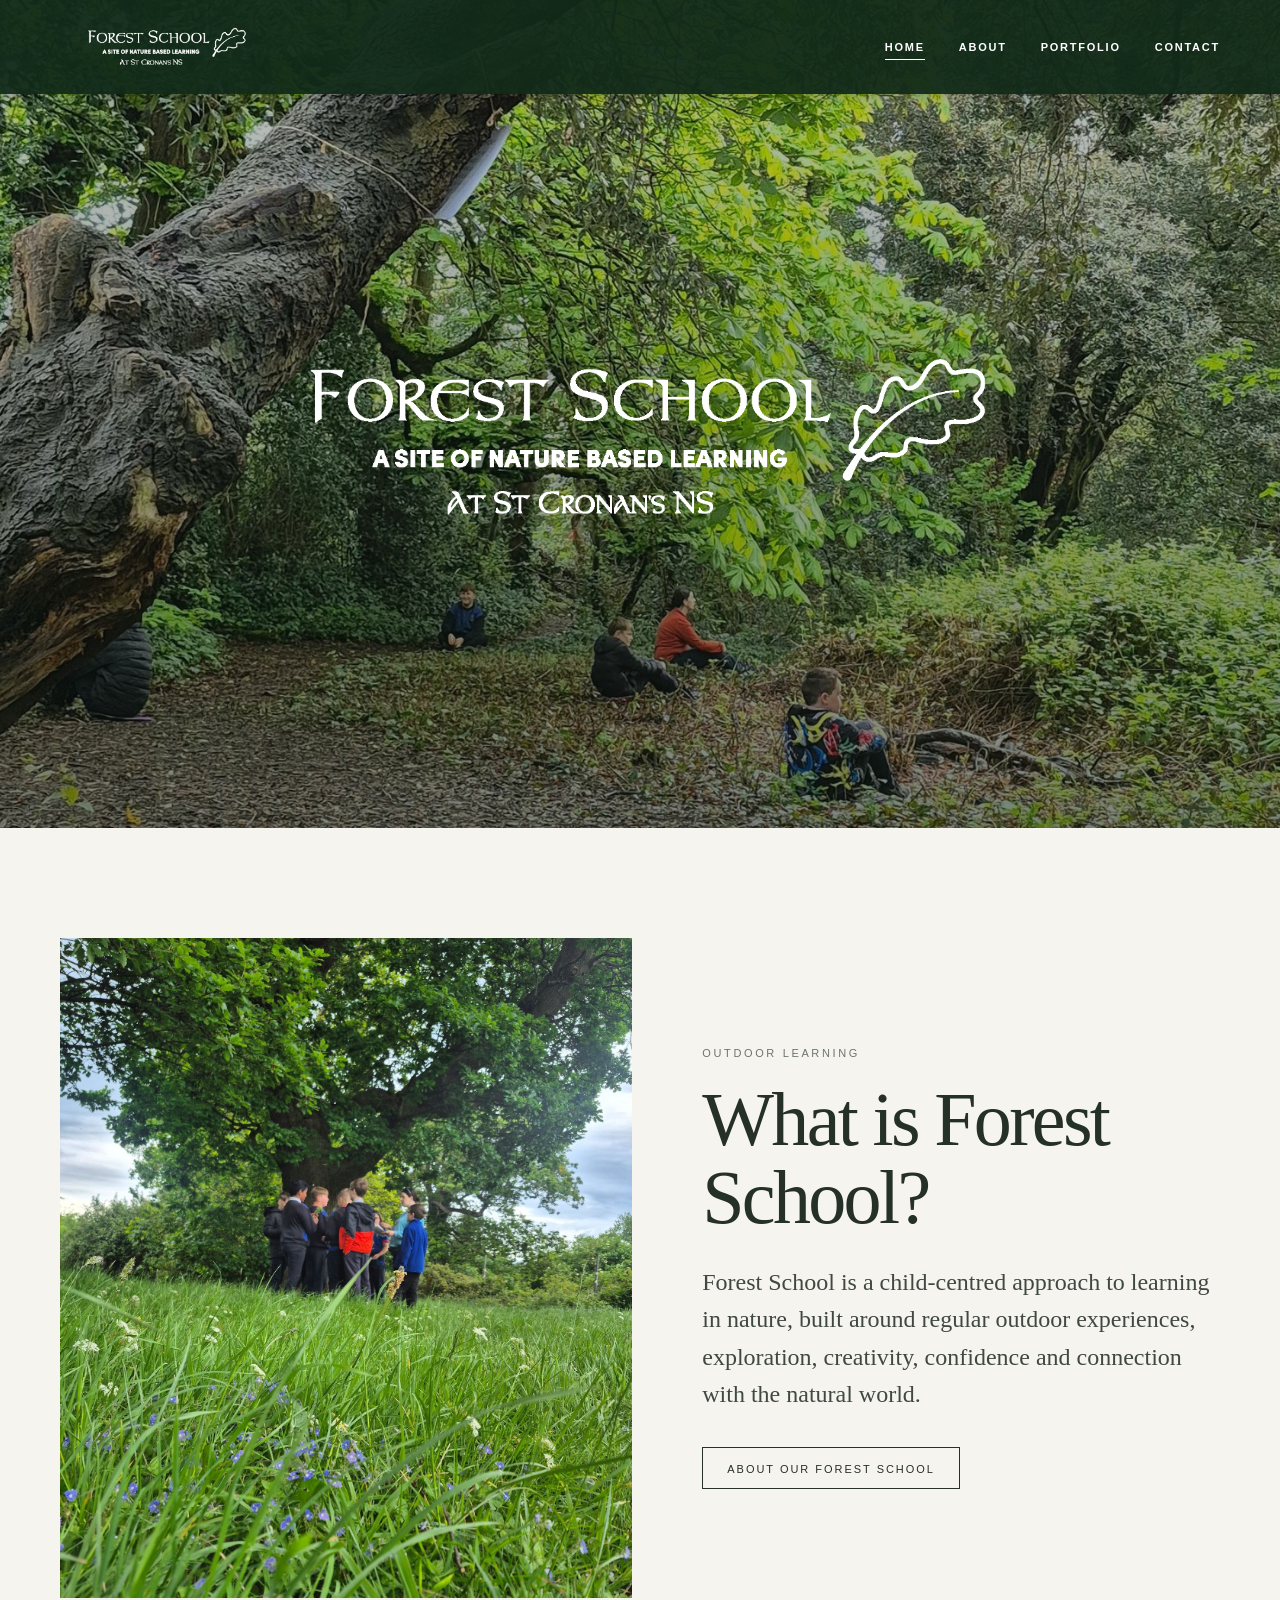
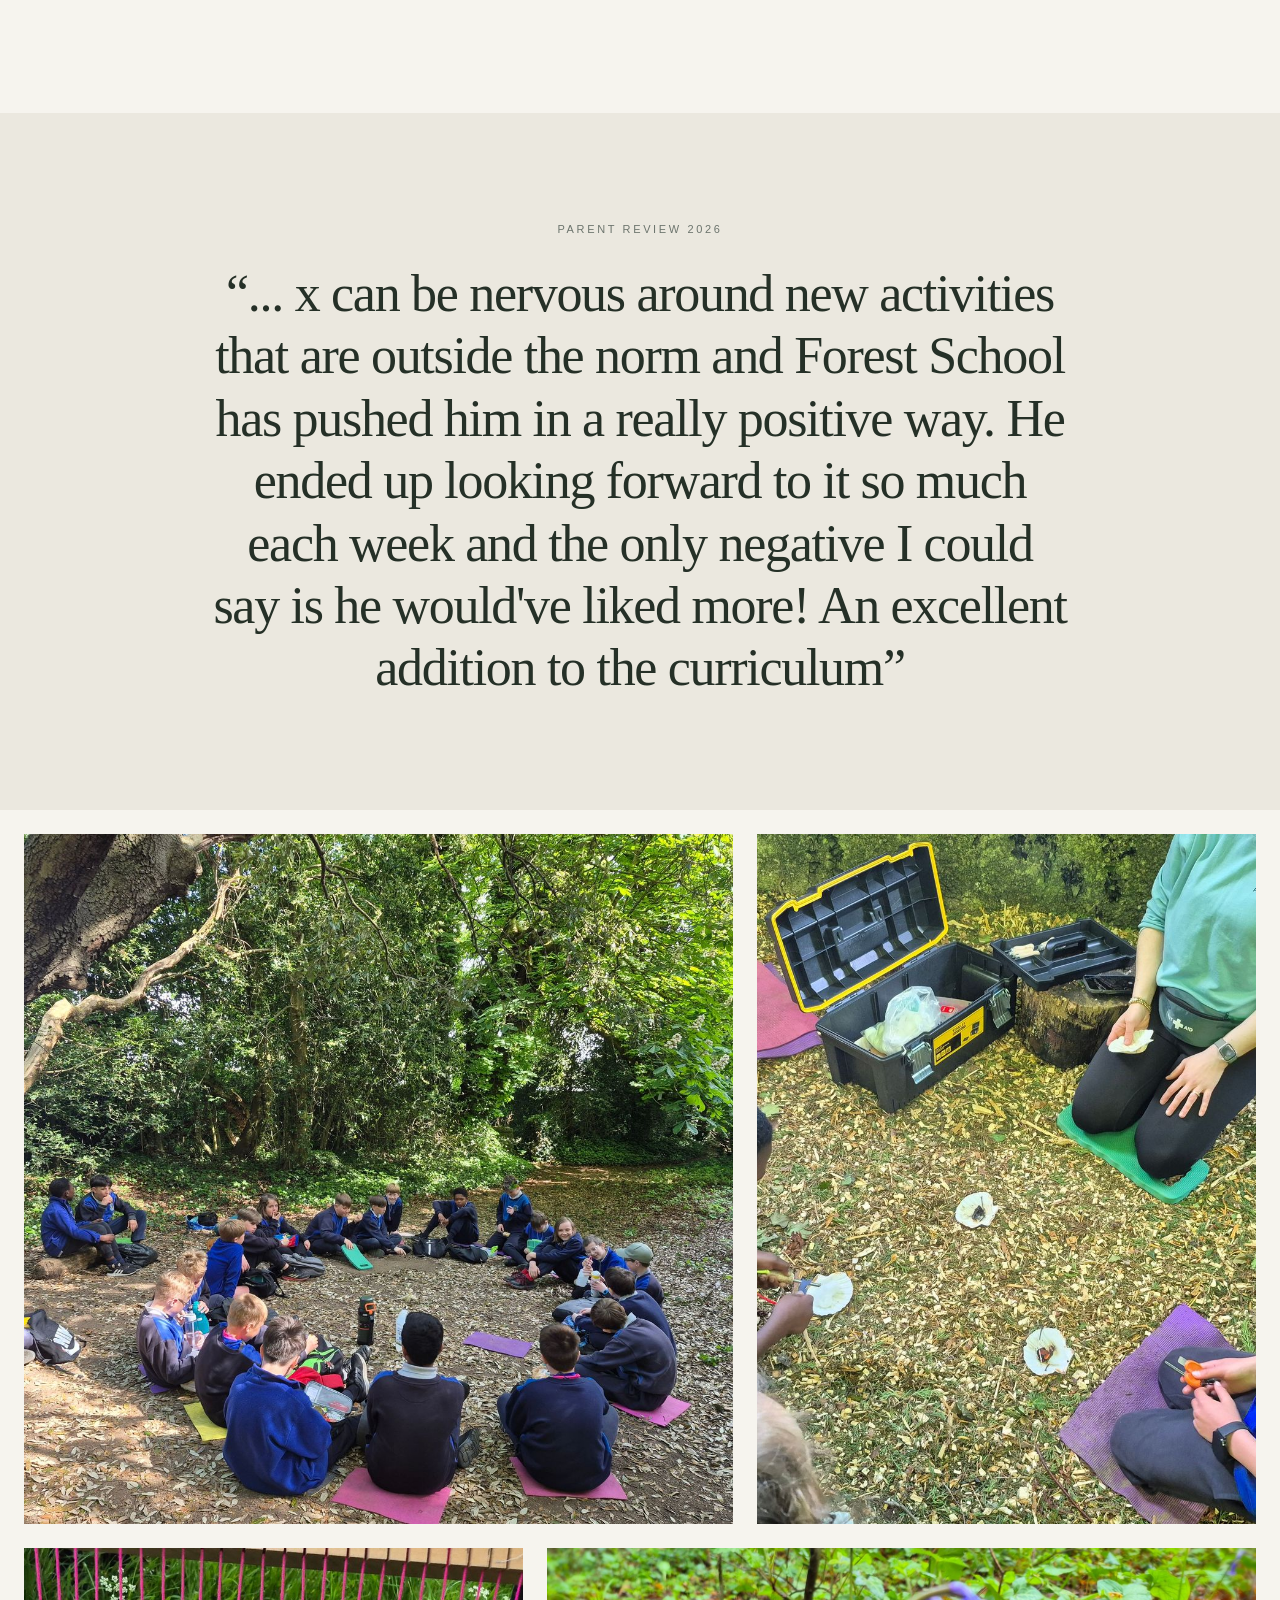
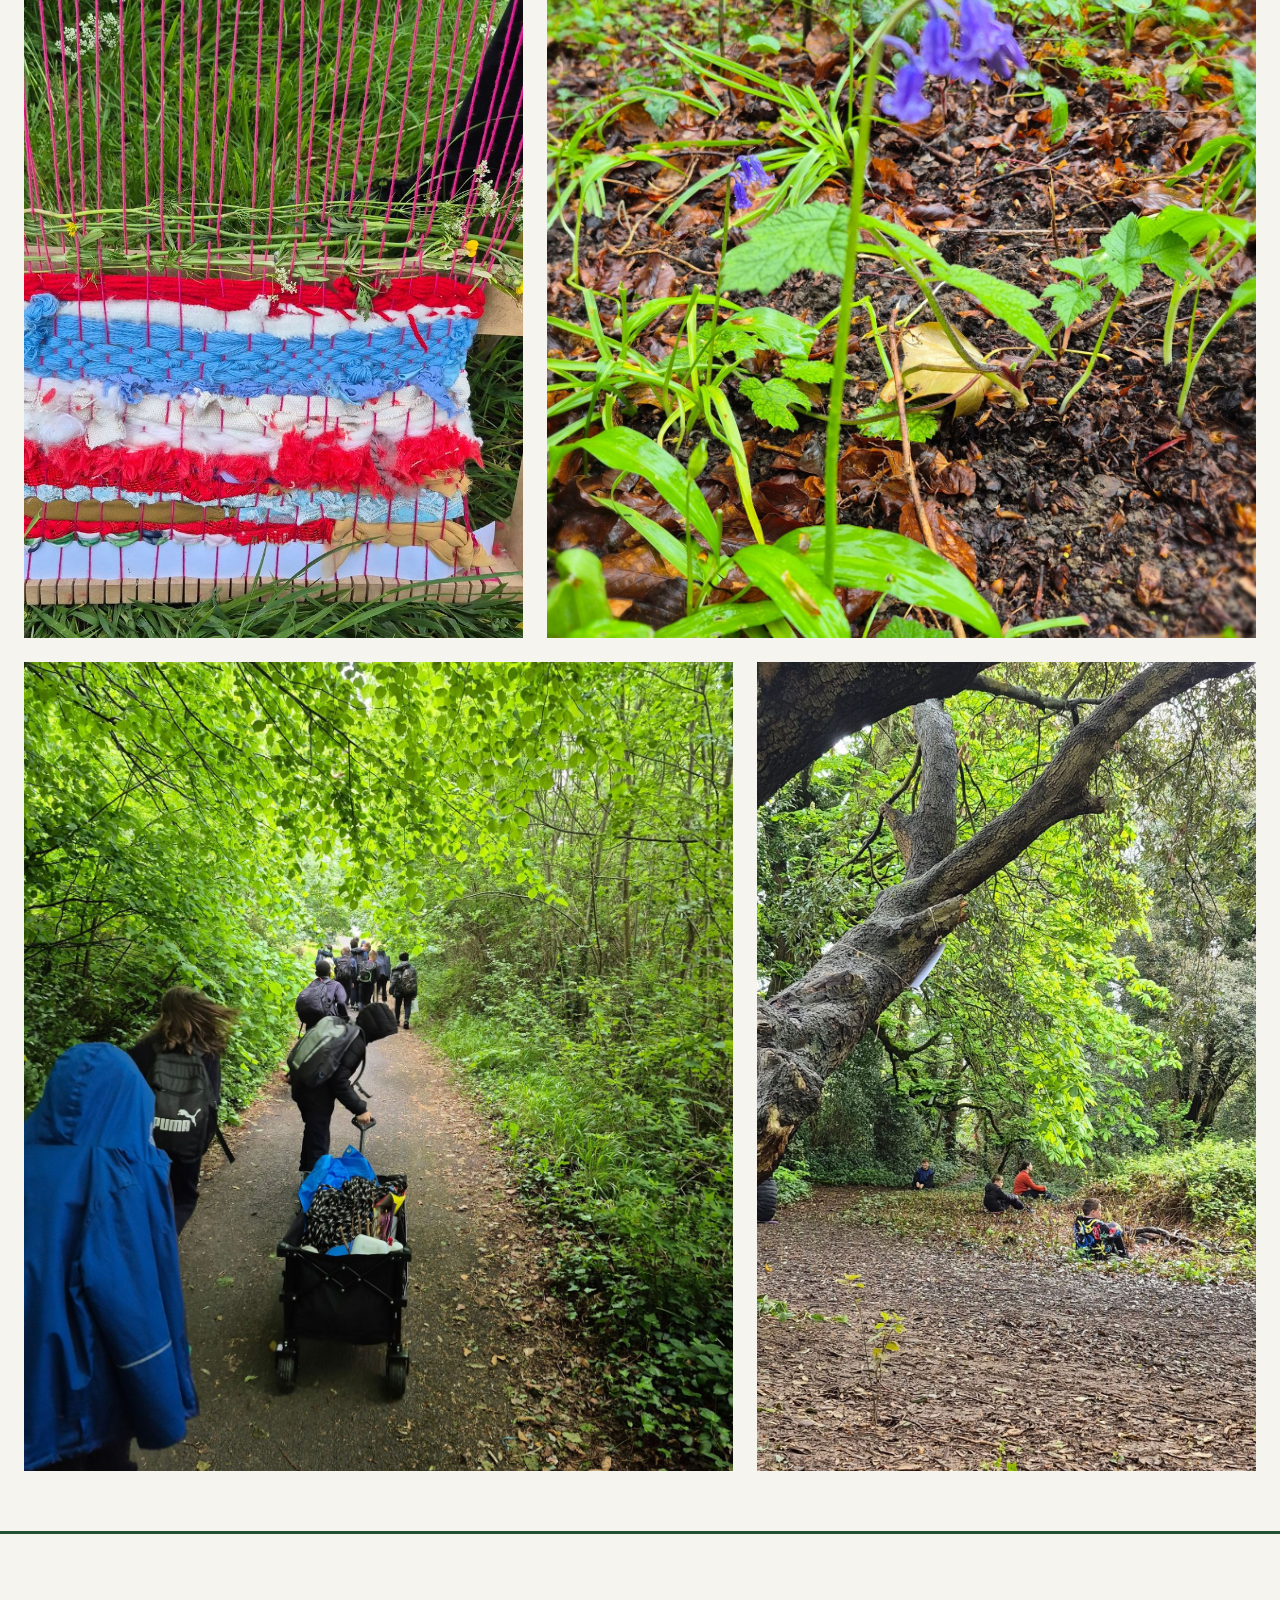
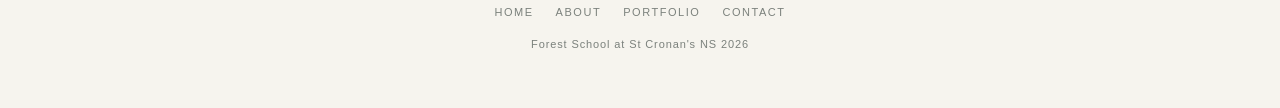
==== commit e0032590: "Add files via upload" ====
--- a/index.html
+++ b/index.html
@@ -5,6 +5,7 @@
   <meta name="viewport" content="width=device-width,initial-scale=1" />
   <meta name="description" content="Forest School at St Cronan's NS" />
   <title>Forest School | St Cronan's NS</title>
+  <link rel="icon" type="image/png" href="images/favicon2.png">
   <link rel="stylesheet" href="css/style.css" />
 </head>
 <body>
--- a/css/style.css
+++ b/css/style.css
@@ -493,3 +493,15 @@
 @media (prefers-reduced-motion:reduce){
   .portfolio-photo img,.portfolio-photo-overlay{transition:none}
 }
+
+/* Space between final images and footer */
+footer {
+    margin-top: 60px;
+    border-top: 3px solid #1f5132;
+}
+
+@media (max-width: 768px) {
+    footer {
+        margin-top: 40px;
+    }
+}
